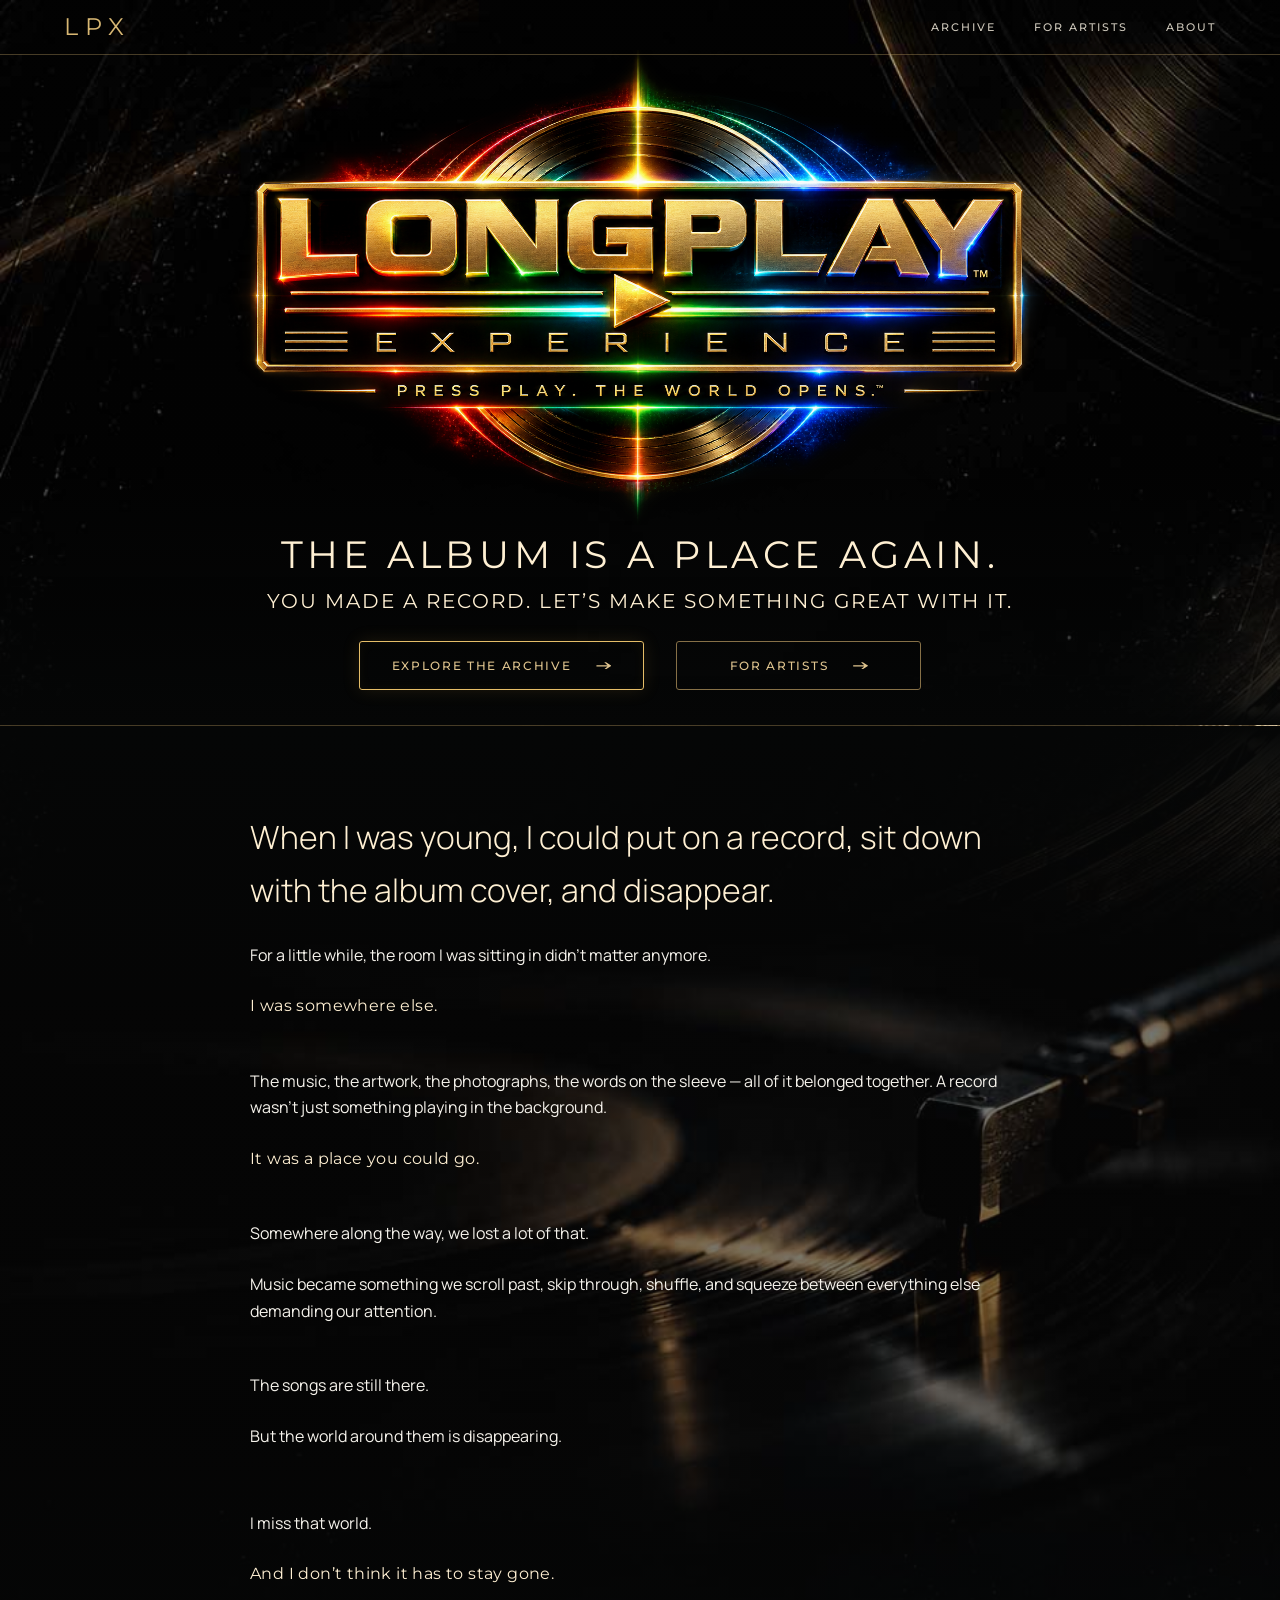
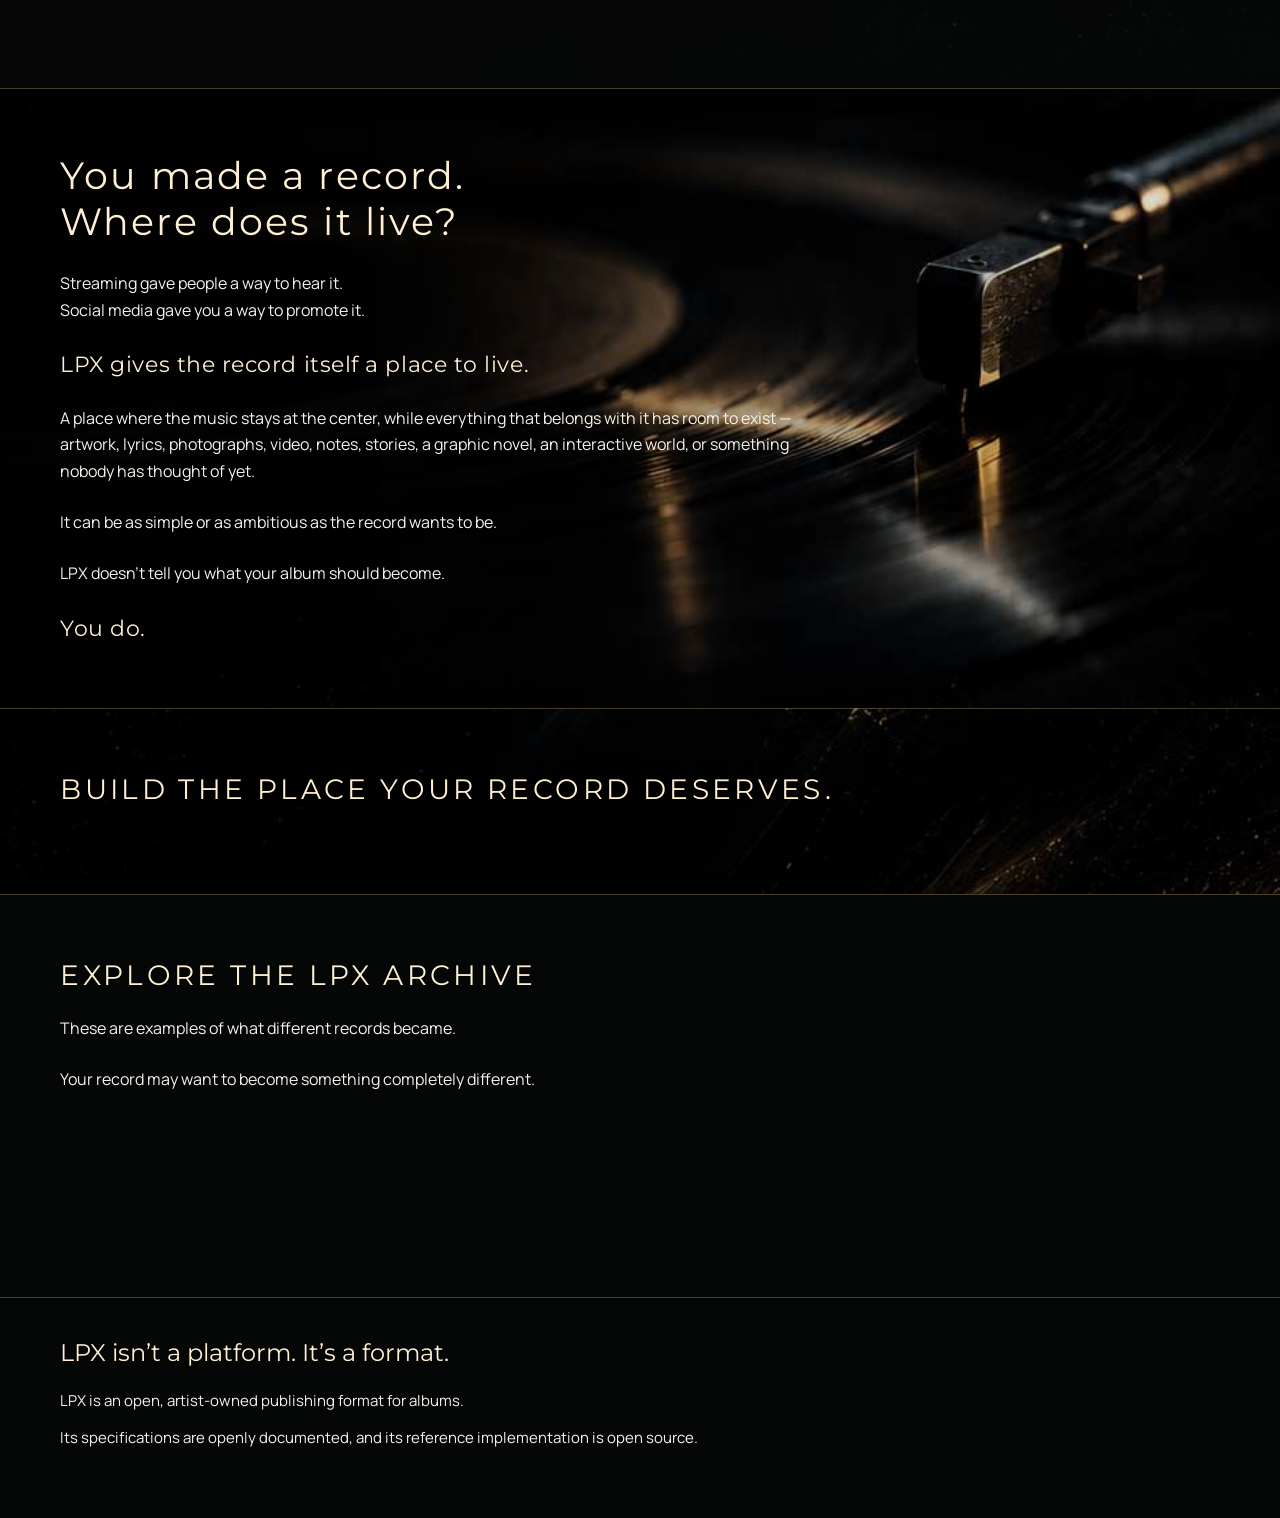
==== index.html @ e45b6274 "Initial LPX public site" ====
<!doctype html>
<html lang="en">
<head>
  <meta charset="utf-8">
  <meta name="viewport" content="width=device-width, initial-scale=1">
  <meta name="description" content="LPX is an open, artist-owned publishing format for albums. Give your record a place to live.">
  <meta name="theme-color" content="#080808">
  <title>LPX — The album is a place again.</title>
  <link rel="icon" type="image/png" href="images/favicon.png">
  <link rel="preconnect" href="https://fonts.googleapis.com">
  <link rel="preconnect" href="https://fonts.gstatic.com" crossorigin>
  <link href="https://fonts.googleapis.com/css2?family=Manrope:wght@300;400&family=Montserrat:wght@400;500&display=swap" rel="stylesheet">
  <link rel="stylesheet" href="styles.css">
</head>
<body>
  <a class="skip-link" href="#main">Skip to content</a>
  <header class="site-header">
    <a class="wordmark" href="#" aria-label="LPX home">LPX</a>
    <nav aria-label="Main navigation">
      <a href="archive.html">ARCHIVE</a>
      <a href="for-artists.html">FOR ARTISTS</a>
      <a href="#about">ABOUT</a>
    </nav>
  </header>
  <main id="main">
    <section class="hero" aria-labelledby="hero-heading">
      <img class="hero-logo" src="images/Longplay_2.png" width="1672" height="941" alt="Longplay Experience — Press play. The world opens." fetchpriority="high">
      <h1 id="hero-heading">THE ALBUM IS A PLACE AGAIN.</h1>
      <p>You made a record. Let’s make something great with it.</p>
      <div class="hero-actions">
        <a class="button" href="archive.html">EXPLORE THE ARCHIVE</a>
        <a class="button button-secondary" href="for-artists.html">FOR ARTISTS</a>
      </div>
    </section>
    <section class="story" aria-label="The world around a record">
      <div class="copy">
        <div class="passage">
          <p class="story-lead">When I was young, I could put on a record, sit down with the album cover, and disappear.</p>
          <p>For a little while, the room I was sitting in didn’t matter anymore.</p>
          <p class="emphasis">I was somewhere else.</p>
        </div>
        <div class="passage">
          <p>The music, the artwork, the photographs, the words on the sleeve — all of it belonged together. A record wasn’t just something playing in the background.</p>
          <p class="emphasis">It was a place you could go.</p>
        </div>
        <div class="passage">
          <p>Somewhere along the way, we lost a lot of that.</p>
          <p>Music became something we scroll past, skip through, shuffle, and squeeze between everything else demanding our attention.</p>
        </div>
        <div class="passage">
          <p>The songs are still there.</p>
          <p>But the world around them is disappearing.</p>
        </div>
        <div class="passage story-ending">
          <p>I miss that world.</p>
          <p class="emphasis">And I don’t think it has to stay gone.</p>
        </div>
      </div>
    </section>
    <section class="explanation section" aria-labelledby="record-heading">
      <div class="copy">
        <h2 id="record-heading">You made a record.<br>Where does it live?</h2>
        <p>Streaming gave people a way to hear it.<br>Social media gave you a way to promote it.</p>
        <p class="emphasis statement">LPX gives the record itself a place to live.</p>
        <p>A place where the music stays at the center, while everything that belongs with it has room to exist — artwork, lyrics, photographs, video, notes, stories, a graphic novel, an interactive world, or something nobody has thought of yet.</p>
        <p>It can be as simple or as ambitious as the record wants to be.</p>
        <p class="closing">LPX doesn’t tell you what your album should become.</p>
        <p class="emphasis statement">You do.</p>
      </div>
    </section>
    <section id="artists" class="artists section" aria-labelledby="artists-heading">
      <div class="copy">
        <h2 id="artists-heading" class="uppercase-heading">BUILD THE PLACE YOUR RECORD DESERVES.</h2>
      </div>
    </section>
    <section id="archive" class="archive section" aria-labelledby="archive-heading">
      <div class="copy">
        <h2 id="archive-heading" class="uppercase-heading">EXPLORE THE LPX ARCHIVE</h2>
        <p>These are examples of what different records became.</p>
        <p>Your record may want to become something completely different.</p>
        <div class="archive-space" aria-hidden="true"></div>
      </div>
    </section>
    <section id="about" class="about" aria-labelledby="about-heading">
      <div class="copy">
        <h2 id="about-heading">LPX isn’t a platform. It’s a format.</h2>
        <p>LPX is an open, artist-owned publishing format for albums.</p>
        <p>Its specifications are openly documented, and its reference implementation is open source.</p>
      </div>
    </section>
  </main>
</body>
</html>
---- styles.css ----
:root {
  color-scheme: dark;
  --base: #050606;
  --ivory: #fff0d3;
  --copy: #f5f2eb;
  --copy-secondary: #ded9cf;
  --gold: #d8b773;
  --line: rgba(216, 183, 115, .32);
  font-family: "Manrope", sans-serif;
  background: var(--base);
  color: var(--ivory);
}
* { box-sizing: border-box; }
html { scroll-behavior: smooth; }
body { margin: 0; font-family: "Manrope", sans-serif; font-weight: 400; font-size: clamp(17px, 1.45vw, 20px); line-height: 1.85; }
h1, h2, h3, nav, .wordmark, .button, .eyebrow, .display, .emphasis, .statement { font-family: "Montserrat", sans-serif; }
.display { font-weight: 400; letter-spacing: .12em; line-height: 1.15; }
a { color: inherit; text-decoration: none; }
a:focus-visible { outline: 2px solid var(--gold); outline-offset: 6px; }
::selection { color: var(--base); background: var(--gold); }
.skip-link { position: absolute; top: -100px; left: 24px; z-index: 5; padding: 8px 16px; background: var(--ivory); color: var(--base); }
.skip-link:focus { top: 16px; }
.site-header { position: absolute; z-index: 2; inset: 0 0 auto; display: flex; align-items: center; justify-content: space-between; padding: 25px clamp(24px, 5vw, 80px); gap: 24px; }
.wordmark { font-size: 22px; font-weight: 500; letter-spacing: .18em; }
nav { display: flex; align-items: center; gap: clamp(20px, 3vw, 44px); }
nav a { display: inline-flex; align-items: center; min-height: 44px; font-size: 11px; font-weight: 500; letter-spacing: .18em; text-transform: uppercase; color: #cec8bb; }
nav a:hover { color: var(--gold); }
nav [aria-current="page"] { color: var(--gold); text-decoration: underline; text-underline-offset: 7px; }
.hero { padding: 130px 24px 115px; text-align: center; background: linear-gradient(to bottom, rgba(8,8,8,0.105), rgba(8,8,8,0.14) 65%, var(--base)), url("images/lpx_bg.jpg") center top / 100% auto no-repeat; }
.hero-logo { display: block; width: min(850px, 78vw); height: auto; margin: 0 auto 40px; }
h1 { font-size: clamp(22px, 2.5vw, 36px); font-weight: 400; line-height: 1.15; letter-spacing: .12em; margin: 0 0 17px; text-wrap: balance; }
.hero p { margin: 0; color: var(--copy); font-size: clamp(16px, 1.5vw, 20px); }
.hero-actions { display: flex; flex-wrap: wrap; justify-content: center; gap: 16px; margin-top: 35px; }
.button { display: inline-flex; justify-content: center; align-items: center; padding: 14px 27px; min-height: 49px; border: 1px solid #a58b58; color: #e0c58f; font-size: 11px; font-weight: 500; letter-spacing: .14em; text-transform: uppercase; transition: background .2s, border-color .2s; }
.button-secondary { border-color: #66583e; }
.button:hover { background: rgba(196,166,108,.12); border-color: var(--gold); }
.copy { width: min(100% - 48px, 780px); margin-inline: auto; }
p { margin: 0 0 25px; color: var(--copy); }
p:last-child { margin-bottom: 0; }
.story { padding: 95px 0 140px; background: linear-gradient(var(--base), rgba(8,8,8,0.56) 30%, rgba(8,8,8,0.532) 72%, var(--base)), url("images/lpx_bg.jpg") center 53% / max(100%, 1200px) auto no-repeat; }
.passage + .passage { margin-top: 64px; }
.story-lead { font-size: clamp(24px, 2.5vw, 32px); line-height: 1.65; color: var(--ivory); font-weight: 300; }
.emphasis { color: var(--ivory); font-weight: 400; letter-spacing: .025em; }
.story-ending { padding-top: 12px; }
.section { padding-block: clamp(90px, 10vw, 150px); scroll-margin-top: 35px; }
h2 { margin: 0 0 42px; font-size: clamp(34px, 4vw, 54px); line-height: 1.22; letter-spacing: .015em; font-weight: 400; text-wrap: balance; }
.explanation .copy::before, .archive .copy::before { content: ""; display: block; width: 64px; height: 1px; background: var(--gold); margin-bottom: 44px; }
.statement { font-size: clamp(22px, 2.2vw, 28px); line-height: 1.55; margin-block: 38px; }
.closing { margin-top: 46px; }
.artists { padding-block: clamp(110px, 12vw, 180px); background: linear-gradient(var(--base), rgba(8,8,8,0.35) 25%, rgba(8,8,8,0.455) 75%, var(--base)), url("images/lpx_bg.jpg") center bottom / max(100%, 1100px) auto no-repeat; }
.uppercase-heading { font-size: clamp(26px, 3vw, 40px); font-weight: 400; line-height: 1.15; letter-spacing: .12em; }
.artists .statement { color: #e2c99a; }
.archive-space { min-height: clamp(95px, 14vw, 200px); }
.archive { padding-bottom: 0; }
.about { padding: 60px 0 85px; scroll-margin-top: 35px; }
.about .copy { border-top: 1px solid var(--line); padding-top: 46px; }
.about h2 { font-size: clamp(20px, 2vw, 24px); margin-bottom: 22px; letter-spacing: 0; }
.about p { font-size: 15px; margin-bottom: 12px; }
/* Reference composition: compact hero, fine rules, and imagery beside the copy. */
body { font-size: clamp(16px, 1.25vw, 18px); line-height: 1.65; }
.site-header { padding-block: 5px; border-bottom: 1px solid var(--line); background: rgba(0,0,0,0.196); }
.wordmark { font-size: 24px; font-weight: 400; letter-spacing: .3em; color: var(--gold); }
.hero { padding: 50px 24px 35px; border-bottom: 1px solid var(--line); }
.hero-logo { width: min(900px, 66vw); margin-bottom: 8px; }
h1 { font-size: clamp(22px, 3vw, 42px); margin-bottom: 9px; }
.hero p { color: var(--ivory); font-family: "Montserrat", sans-serif; font-size: clamp(14px, 1.55vw, 21px); font-weight: 400; letter-spacing: .1em; text-transform: uppercase; line-height: 1.5; }
.hero-actions { gap: 32px; margin-top: 25px; }
.button { padding: 12px 32px; gap: 25px; min-width: 245px; border-radius: 3px; border-color: #e5bd68; font-size: 12px; }
.button:first-child { box-shadow: 0 0 18px rgba(218,170,66,.13), inset 0 0 12px rgba(218,170,66,.05); }
.button::after { content: ""; width: 15px; height: 7px; flex-shrink: 0; background: currentColor; clip-path: polygon(0 42%, 74% 42%, 52% 0, 64% 0, 100% 50%, 64% 100%, 52% 100%, 74% 58%, 0 58%); }
.button-secondary { border-color: #867047; }
.story { padding-block: 85px 100px; }
.passage + .passage { margin-top: 48px; }
.section { padding-block: clamp(45px, 5vw, 75px); border-top: 1px solid var(--line); }
h2 { margin-bottom: 24px; font-size: clamp(29px, 3vw, 42px); letter-spacing: .055em; }
.explanation .copy::before, .archive .copy::before { display: none; }
.explanation { background: linear-gradient(90deg, rgba(0,0,0,0.616), rgba(0,0,0,0.42) 50%, rgba(0,0,0,0.07)), url("images/lpx_bg.jpg") center 54% / 100% auto no-repeat; }
.explanation .copy, .artists .copy, .archive .copy, .about .copy { width: min(62%, 780px); margin-left: clamp(24px, 4.7vw, 80px); margin-right: auto; }
.statement { font-size: clamp(19px, 1.7vw, 24px); line-height: 1.5; margin-block: 24px; }
.closing { margin-top: 25px; }
.artists { padding-block: clamp(50px, 5vw, 80px); background-image: linear-gradient(90deg, rgba(0,0,0,0.595), rgba(0,0,0,0.42) 50%, rgba(0,0,0,0.084)), url("images/lpx_bg.jpg"); }
.uppercase-heading { font-size: clamp(23px, 2.2vw, 31px); letter-spacing: .12em; }
.archive { padding-bottom: 0; }
.about { border-top: 1px solid var(--line); padding-block: 40px 55px; }
.about .copy { border-top: 0; padding-top: 0; }
@media (max-width: 900px) {
  .explanation .copy, .artists .copy, .archive .copy, .about .copy { width: calc(100% - 48px); margin-inline: 24px; }
  .explanation { background-size: auto, auto 1700px; background-position: center, 65% 54%; }
}
@media (max-width: 600px) {
  .site-header { padding: 5px 24px; gap: 16px; }
  .wordmark { font-size: 19px; }
  nav { gap: 16px; }
  nav a { font-size: 9px; }
  .hero { padding-top: 70px; padding-bottom: 36px; background-size: auto, auto 1050px; }
  .hero-logo { width: 100%; max-width: 450px; margin-bottom: 18px; }
  .hero p { max-width: 330px; margin-inline: auto; font-size: 12px; }
  .hero-actions { flex-direction: column; align-items: center; gap: 12px; margin-top: 29px; }
  .button { width: min(100%, 290px); min-width: 0; }
  .story { padding-block: 65px 90px; background-position: center, 62% 55%; }
  .passage + .passage { margin-top: 46px; }
  h2 { margin-bottom: 32px; }
  .artists { background-position: center, 62% bottom; }
}
@media (prefers-reduced-motion: reduce) {
  html { scroll-behavior: auto; }
  .button { transition: none; }
}
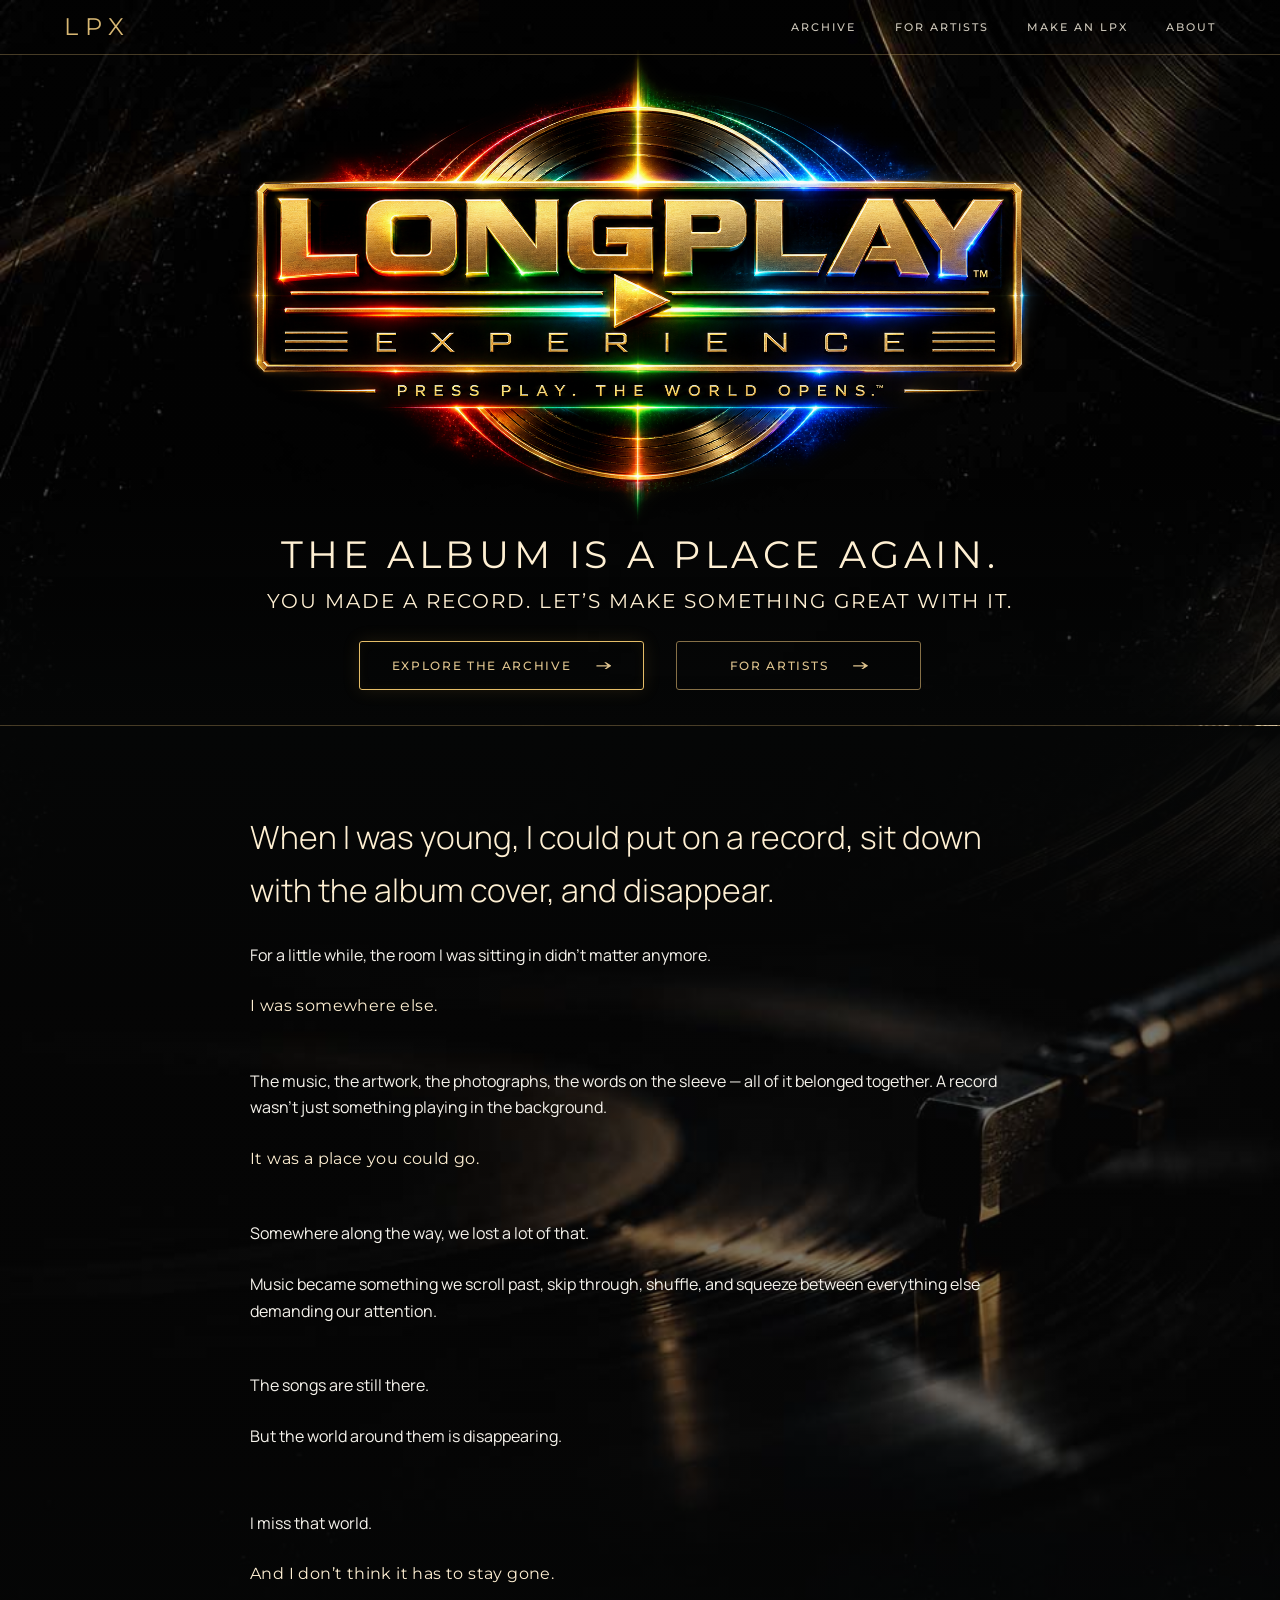
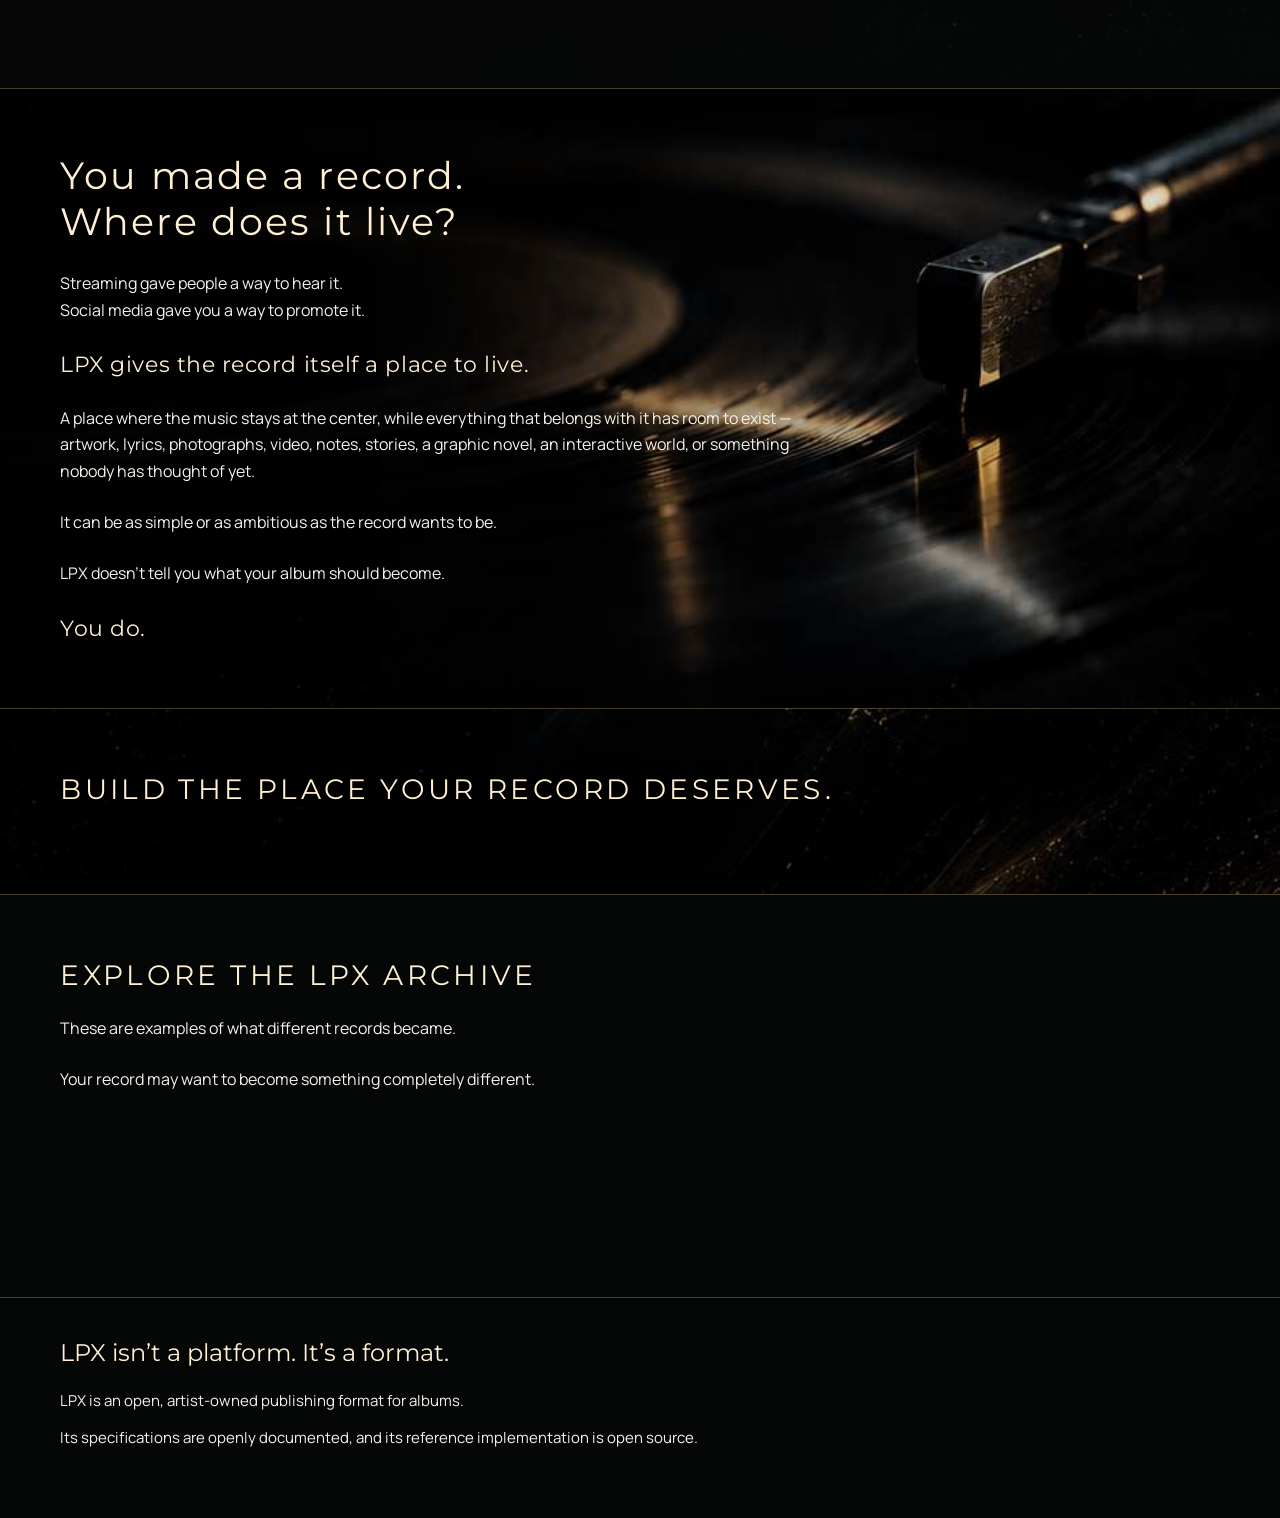
==== commit 3e549089: "Add Make an LPX page" ====
--- a/index.html
+++ b/index.html
@@ -19,6 +19,7 @@
     <nav aria-label="Main navigation">
       <a href="archive.html">ARCHIVE</a>
       <a href="for-artists.html">FOR ARTISTS</a>
+      <a href="make-an-lpx.html">MAKE AN LPX</a>
       <a href="#about">ABOUT</a>
     </nav>
   </header>
--- a/styles.css
+++ b/styles.css
@@ -88,10 +88,10 @@
   .explanation { background-size: auto, auto 1700px; background-position: center, 65% 54%; }
 }
 @media (max-width: 600px) {
-  .site-header { padding: 5px 24px; gap: 16px; }
-  .wordmark { font-size: 19px; }
-  nav { gap: 16px; }
-  nav a { font-size: 9px; }
+  .site-header { padding: 5px 16px; gap: 8px; }
+  .wordmark { font-size: 18px; letter-spacing: .23em; }
+  nav { gap: 10px; }
+  nav a { font-size: 8px; letter-spacing: .13em; }
   .hero { padding-top: 70px; padding-bottom: 36px; background-size: auto, auto 1050px; }
   .hero-logo { width: 100%; max-width: 450px; margin-bottom: 18px; }
   .hero p { max-width: 330px; margin-inline: auto; font-size: 12px; }
